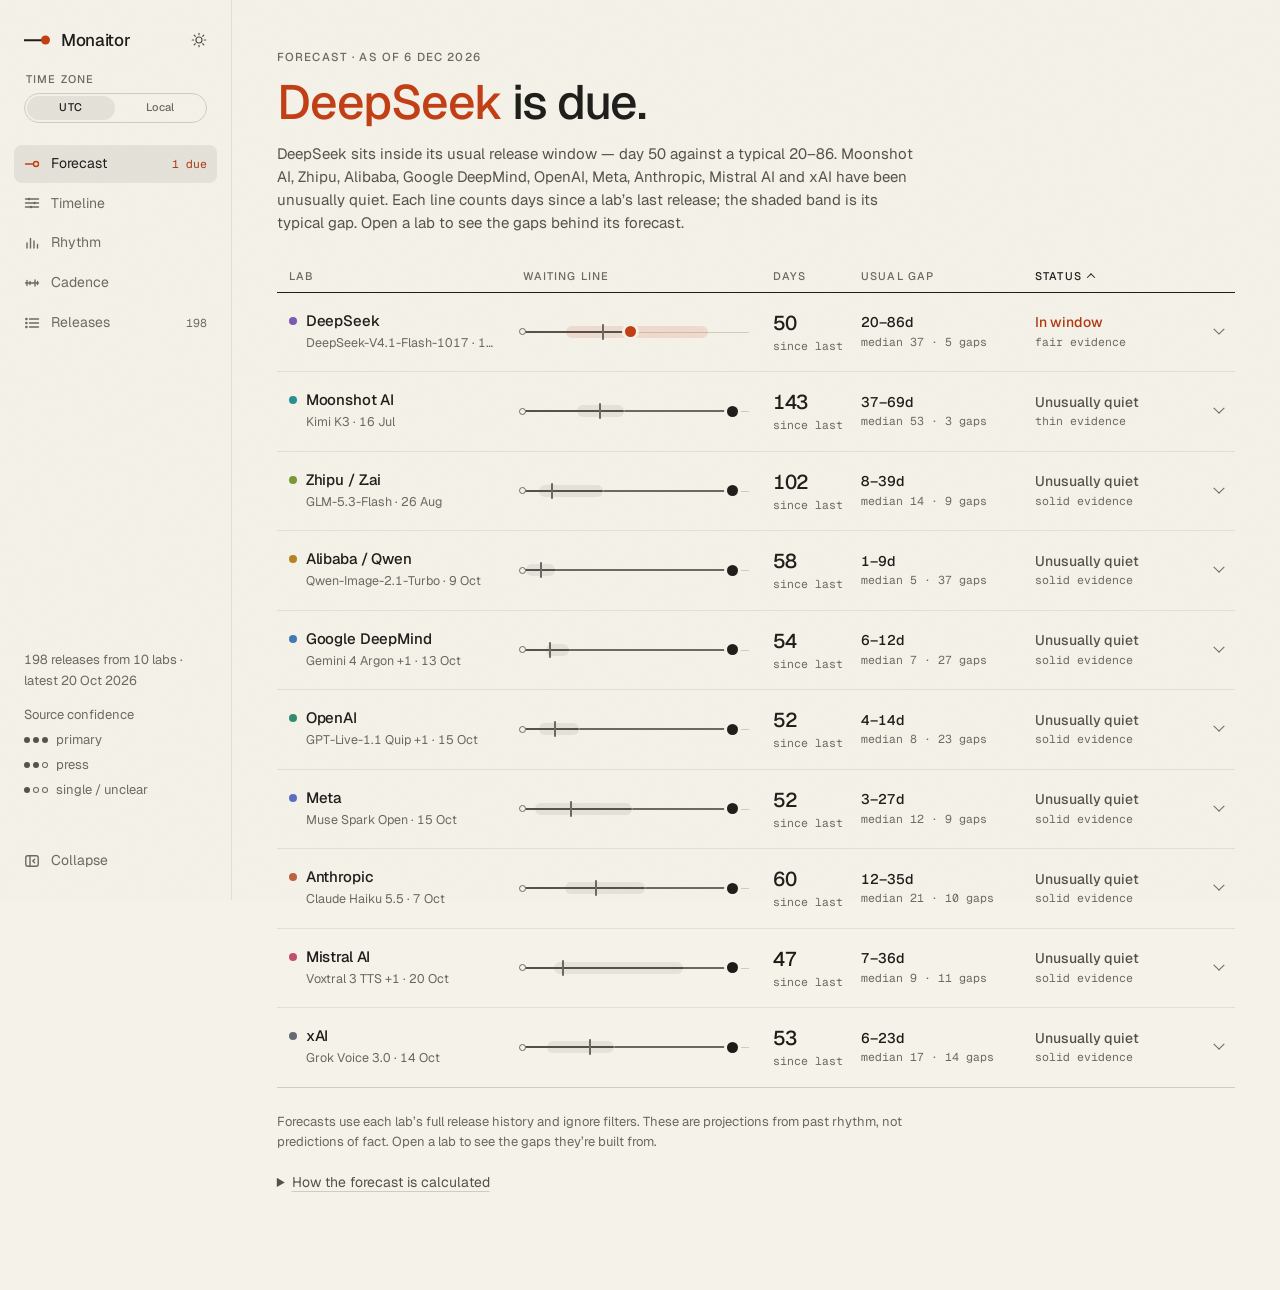
==== dashboard/index.html @ dc5ab9d3 "Initial commit: Monaitor dashboard" ====
<!doctype html>
<html lang="en">
<head>
  <meta charset="utf-8">
  <meta name="viewport" content="width=device-width, initial-scale=1">
  <meta name="color-scheme" content="light dark">
  <title>Forecast — Monaitor</title>
  <meta name="description" content="A quiet dashboard tracking 2026 AI model releases from ten labs, with the underlying data alongside each forecast.">
  <link rel="icon" href="data:image/svg+xml,%3Csvg xmlns='http://www.w3.org/2000/svg' viewBox='0 0 32 32'%3E%3Crect width='32' height='32' rx='8' fill='%23c8431f'/%3E%3Ccircle cx='21' cy='16' r='4' fill='%23fff'/%3E%3Cpath d='M6 16h10' stroke='%23fff' stroke-width='2' stroke-linecap='round'/%3E%3C/svg%3E">
  <script>
    (function () {
      var t = null;
      try { t = localStorage.getItem("monaitor-theme"); } catch (e) {}
      if (t !== "light" && t !== "dark") t = matchMedia("(prefers-color-scheme: dark)").matches ? "dark" : "light";
      document.documentElement.dataset.theme = t;
      var s = null;
      try { s = localStorage.getItem("monaitor-side"); } catch (e) {}
      document.documentElement.dataset.side = s === "collapsed" ? "collapsed" : "expanded";
      var z = null;
      try { z = localStorage.getItem("monaitor-tz"); } catch (e) {}
      document.documentElement.dataset.tz = z === "local" ? "local" : "utc";
      document.documentElement.classList.add("js");
    })();
  </script>
  <link rel="preconnect" href="https://fonts.googleapis.com">
  <link rel="preconnect" href="https://fonts.gstatic.com" crossorigin>
  <link href="https://fonts.googleapis.com/css2?family=Geist:wght@400;500;600&family=Geist+Mono:wght@400;500&display=swap" rel="stylesheet">
  <link rel="stylesheet" href="./styles.css?v=4">
</head>
<body>
  <a class="skip" href="#main">Skip to content</a>

  <div class="app">
    <aside class="side">
      <div class="side-top">
        <a class="brand" href="#/forecast" aria-label="Monaitor, go to forecast">
          <span class="brand-mark" aria-hidden="true"><i></i><b></b></span>
          <span class="brand-word">Monaitor</span>
        </a>
        <button id="theme-toggle" class="icon-btn" type="button" aria-label="Switch theme" title="Switch theme">
          <svg class="i-sun" viewBox="0 0 24 24" width="18" height="18" fill="none" stroke="currentColor" stroke-width="1.6" stroke-linecap="round" aria-hidden="true"><circle cx="12" cy="12" r="4"/><path d="M12 3v2M12 19v2M3 12h2M19 12h2M5.6 5.6l1.4 1.4M17 17l1.4 1.4M5.6 18.4 7 17M17 7l1.4-1.4"/></svg>
          <svg class="i-moon" viewBox="0 0 24 24" width="18" height="18" fill="none" stroke="currentColor" stroke-width="1.6" stroke-linecap="round" stroke-linejoin="round" aria-hidden="true"><path d="M20 14.5A8 8 0 0 1 9.5 4 8 8 0 1 0 20 14.5Z"/></svg>
        </button>
      </div>

      <div class="side-settings">
        <span class="label side-settings-label">Time zone</span>
        <div id="tz-control" class="tz-control" role="group" aria-label="Time zone">
          <button type="button" data-tz="utc" aria-pressed="true" title="Show times in UTC">UTC</button>
          <button type="button" data-tz="local" aria-pressed="false" title="Show times in your local timezone">Local</button>
        </div>
      </div>

      <nav class="nav" aria-label="Views">
        <a href="#/forecast" data-view="forecast">
          <svg viewBox="0 0 16 16" width="16" height="16" fill="none" stroke="currentColor" stroke-width="1.4" stroke-linecap="round" aria-hidden="true"><path d="M1.5 8h8"/><circle cx="12" cy="8" r="2.5"/></svg>
          <span>Forecast</span><span id="nav-forecast" class="nav-meta"></span>
        </a>
        <a href="#/timeline" data-view="timeline">
          <svg viewBox="0 0 16 16" width="16" height="16" fill="none" stroke="currentColor" stroke-width="1.4" stroke-linecap="round" aria-hidden="true"><path d="M1.5 4h13M1.5 8h13M1.5 12h13"/><circle cx="5" cy="4" r="1.2" fill="currentColor" stroke="none"/><circle cx="10.5" cy="8" r="1.2" fill="currentColor" stroke="none"/><circle cx="7" cy="12" r="1.2" fill="currentColor" stroke="none"/></svg>
          <span>Timeline</span>
        </a>
        <a href="#/rhythm" data-view="rhythm">
          <svg viewBox="0 0 16 16" width="16" height="16" fill="none" stroke="currentColor" stroke-width="1.4" stroke-linecap="round" aria-hidden="true"><path d="M3 13V8M6.5 13V3.5M10 13V6M13.5 13V9.5"/></svg>
          <span>Rhythm</span>
        </a>
        <a href="#/cadence" data-view="cadence">
          <svg viewBox="0 0 16 16" width="16" height="16" fill="none" stroke="currentColor" stroke-width="1.4" stroke-linecap="round" aria-hidden="true"><path d="M1.5 8h13"/><path d="M3 5.5v5M6 6.5v3M11 5v6M13.5 6.5v3"/></svg>
          <span>Cadence</span>
        </a>
        <a href="#/releases" data-view="releases">
          <svg viewBox="0 0 16 16" width="16" height="16" fill="none" stroke="currentColor" stroke-width="1.4" stroke-linecap="round" aria-hidden="true"><path d="M5.5 4h9M5.5 8h9M5.5 12h9"/><circle cx="2.4" cy="4" r=".6" fill="currentColor"/><circle cx="2.4" cy="8" r=".6" fill="currentColor"/><circle cx="2.4" cy="12" r=".6" fill="currentColor"/></svg>
          <span>Releases</span><span id="nav-releases" class="nav-meta"></span>
        </a>
      </nav>

      <div class="side-foot">
        <p id="foot-meta" class="fine">Monaitor</p>
        <p class="fine legend">Source confidence
          <span><span class="dots" aria-hidden="true"><i class="on"></i><i class="on"></i><i class="on"></i></span> primary</span>
          <span><span class="dots" aria-hidden="true"><i class="on"></i><i class="on"></i><i></i></span> press</span>
          <span><span class="dots" aria-hidden="true"><i class="on"></i><i></i><i></i></span> single / unclear</span>
        </p>
      </div>

      <button id="side-toggle" class="side-toggle" type="button" aria-expanded="true" aria-label="Collapse sidebar" title="Collapse sidebar">
        <svg viewBox="0 0 16 16" width="16" height="16" fill="none" stroke="currentColor" stroke-width="1.4" stroke-linecap="round" stroke-linejoin="round" aria-hidden="true"><rect x="1.8" y="2.8" width="12.4" height="10.4" rx="2"/><path d="M6 3v10"/><path class="side-toggle-chev" d="m10.6 6.2-1.8 1.8 1.8 1.8"/></svg>
        <span>Collapse</span>
      </button>
    </aside>

    <div class="content">
      <div id="notice" class="notice" role="status" hidden></div>

      <div id="filterbar" class="filterbar" hidden>
        <div class="filterbar-row">
          <p id="filter-count" class="filter-count" aria-live="polite">Loading…</p>
          <div class="filterbar-actions">
            <button id="filter-reset" class="link-btn" type="button" hidden>Clear filters</button>
            <button id="filter-toggle" class="btn-pill" type="button" aria-expanded="false" aria-controls="filter-panel">
              <span>Filters</span><span id="filter-badge" class="badge" hidden>0</span>
              <svg class="chev-s" viewBox="0 0 12 12" width="10" height="10" fill="none" stroke="currentColor" stroke-width="1.6" stroke-linecap="round" stroke-linejoin="round" aria-hidden="true"><path d="m2.5 4.5 3.5 3.5 3.5-3.5"/></svg>
            </button>
          </div>
        </div>
        <div id="filter-panel" class="filter-panel" role="region" aria-label="Filters"><div class="filter-panel-inner" id="filter-body"></div></div>
      </div>

      <main id="main" class="page" tabindex="-1">

        <section id="view-forecast" class="view" data-view="forecast" aria-labelledby="headline" hidden>
          <header class="view-head">
            <p class="kicker">Forecast · as of <time id="asof">—</time></p>
            <h1 id="headline" class="headline">Reading the release calendar…</h1>
            <p id="lede" class="lede"></p>
          </header>
          <div id="forecast-list" class="forecast" aria-live="polite"></div>
          <p class="fine foot">Forecasts use each lab’s full release history and ignore filters. These are projections from past rhythm, not predictions of fact. Open a lab to see the gaps they’re built from.</p>
          <details class="method">
            <summary>How the forecast is calculated</summary>
            <ol>
              <li>Releases collapse to <strong>distinct launch days</strong>, so a same-day Pro + Flash launch is one event, not a 0-day gap.</li>
              <li><strong>Gaps</strong> are the days between consecutive launch days. The window is the middle half of those gaps (Q1–Q3), the centre is the median, and both are counted from the lab’s last release. With fewer than 4 gaps the window widens to ±30% of the median; with fewer than 2, the pooled gap distribution of all labs is used.</li>
              <li><strong>Status:</strong> overdue (today is past the window), in window, or window opens in N days. Beyond 2.5× the median a lab reads as “unusually quiet” instead; it may have changed cadence rather than be late.</li>
              <li><strong>Likely weekday</strong> is the most common weekday of launch days. <strong>Likely hour</strong> is the 3-hour window holding the most timed releases (<span id="method-hour-tz">UTC</span>); it is shown only with ≥ 3 known times and ≥ 2 in the window.</li>
              <li><strong>Evidence:</strong> 8+ gaps is solid, 4–7 fair, fewer is thin. Frequent shippers get narrow windows, so many labs can read as due at once.</li>
            </ol>
          </details>
        </section>

        <section id="view-timeline" class="view" data-view="timeline" aria-labelledby="h-timeline" hidden>
          <header class="view-head">
            <p class="kicker">Timeline</p>
            <h1 id="h-timeline" tabindex="-1">Every release, by lab</h1>
            <p class="lede">One lane per lab across 2026. Colour shows the lab; marker form shows the tier. Hover or focus a lane and use the arrow keys.</p>
          </header>
          <div id="kpis" class="kpis"></div>
          <div id="tier-key" class="key"></div>
          <div id="timeline-chart"></div>
        </section>

        <section id="view-rhythm" class="view" data-view="rhythm" aria-labelledby="h-rhythm" hidden>
          <header class="view-head">
            <p class="kicker">Rhythm</p>
            <h1 id="h-rhythm" tabindex="-1">When in the week, when in the day</h1>
            <p class="lede"><span id="tz-lede">Times are in UTC.</span> Hover a bar or a number to see which releases it counts; click to pin the full list, and open any release from it.</p>
          </header>
          <div class="two">
            <figure class="fig">
              <figcaption>Day of week</figcaption>
              <div id="weekday-chart"></div>
              <p id="weekday-note" class="fine"></p>
            </figure>
            <figure class="fig">
              <figcaption>Hour of day <span class="dim">· known times only</span></figcaption>
              <div id="hour-chart"></div>
              <p id="hour-note" class="fine"></p>
            </figure>
          </div>
          <figure class="fig matrix-fig">
            <figcaption>Day of week, by lab <span class="dim">· release counts, shaded relative to each lab’s busiest day</span></figcaption>
            <div id="weekday-matrix"></div>
          </figure>
        </section>

        <section id="view-cadence" class="view" data-view="cadence" aria-labelledby="h-cadence" hidden>
          <header class="view-head">
            <p class="kicker">Cadence</p>
            <h1 id="h-cadence" tabindex="-1">How often each lab ships</h1>
            <p class="lede">Every dot is one gap between launch days (same-day launches count once). The shaded band is the middle half, the tick is the median. Hover a dot for its dates. Click a column heading to sort.</p>
          </header>
          <div id="cadence-chart"></div>
        </section>

        <section id="view-releases" class="view" data-view="releases" aria-labelledby="h-releases" hidden>
          <header class="view-head">
            <p class="kicker">Releases</p>
            <h1 id="h-releases" tabindex="-1">The full ledger</h1>
            <p class="lede">Search, sort, and open any row for details and sources. Press <kbd>/</kbd> to search from anywhere.</p>
          </header>
          <div id="ledger"></div>
        </section>

      </main>
    </div>
  </div>

  <script type="module" src="./js/app.mjs?v=4"></script>
</body>
</html>
---- dashboard/styles.css ----
/* ─────────────────────────────────────────────────────────────────────────────
   Monaitor — a quiet release monitor with a side nav
   Type: Geist (text and figures) · Geist Mono (dates, small readouts)
   One accent (vermilion), reserved for time pressure. Lab colours are muted and
   appear only as small marks.
   ───────────────────────────────────────────────────────────────────────────── */

:root {
  --sans: "Geist", ui-sans-serif, -apple-system, "Helvetica Neue", Arial, sans-serif;
  --mono: "Geist Mono", ui-monospace, "SF Mono", Menlo, monospace;

  --side-w: 232px;
  --gutter: clamp(20px, 3.5vw, 48px);
  --wrap: 1160px;
  --top-h: 0px;
  --ease: cubic-bezier(0.2, 0.7, 0.2, 1);
  --label-w: 148px;
  color-scheme: light;
}

:root[data-theme="light"] {
  --bg: #f5f2ea;
  --bg-2: #fbf9f3;
  --ink: #1c1b18;
  --ink-2: #55514a;
  --ink-3: #6d685d;
  --line: #e4dfd2;
  --line-2: #d2ccbc;
  --bar: #c9c2b0;
  --hover: rgba(28, 27, 24, 0.035);
  --accent: #c23d12;
  --accent-ink: #b0360f;
  --accent-soft: rgba(194, 61, 18, 0.12);
  --neutral-soft: rgba(28, 27, 24, 0.07);
  --scrim: rgba(28, 27, 24, 0.32);
  --shadow: 0 18px 48px -12px rgba(40, 32, 16, 0.22), 0 2px 6px rgba(40, 32, 16, 0.06);
  --grain: 0.05;

  --lab-openai: #2f8a71;
  --lab-anthropic: #bb6140;
  --lab-google: #3f78b3;
  --lab-xai: #626a75;
  --lab-meta: #5a6cc4;
  --lab-deepseek: #7a58b5;
  --lab-alibaba: #b9801f;
  --lab-mistral: #c2506b;
  --lab-moonshot: #278f93;
  --lab-zhipu: #77963a;
}

:root[data-theme="dark"] {
  color-scheme: dark;
  --bg: #121210;
  --bg-2: #1a1a17;
  --ink: #ece8de;
  --ink-2: #b2ac9f;
  --ink-3: #8f897d;
  --line: #2a2925;
  --line-2: #3b3934;
  --bar: #4b4940;
  --hover: rgba(236, 232, 222, 0.045);
  --accent: #ff8057;
  --accent-ink: #ff9370;
  --accent-soft: rgba(255, 128, 87, 0.16);
  --neutral-soft: rgba(236, 232, 222, 0.08);
  --scrim: rgba(0, 0, 0, 0.55);
  --shadow: 0 18px 48px -12px rgba(0, 0, 0, 0.7), 0 2px 6px rgba(0, 0, 0, 0.4);
  --grain: 0.07;

  --lab-openai: #6cc0a6;
  --lab-anthropic: #e28f6d;
  --lab-google: #7cb0e6;
  --lab-xai: #b3b9c2;
  --lab-meta: #8d9eec;
  --lab-deepseek: #ab92e0;
  --lab-alibaba: #e5b254;
  --lab-mistral: #ea8aa2;
  --lab-moonshot: #5ec8cb;
  --lab-zhipu: #b5cf68;
}

/* ── base ─────────────────────────────────────────────────────────────────── */

*, *::before, *::after { box-sizing: border-box; }
[hidden] { display: none !important; }
html { -webkit-text-size-adjust: 100%; }
body {
  margin: 0;
  background: var(--bg);
  color: var(--ink);
  font: 400 15px/1.55 var(--sans);
  font-feature-settings: "tnum" 1;
  -webkit-font-smoothing: antialiased;
  text-rendering: optimizeLegibility;
  min-height: 100vh;
}
html.theme-anim *, html.theme-anim *::before, html.theme-anim *::after {
  transition: background-color 0.4s ease, color 0.4s ease, border-color 0.4s ease, fill 0.4s ease, box-shadow 0.4s ease !important;
}
body::before { /* paper grain */
  content: "";
  position: fixed;
  inset: 0;
  z-index: 100;
  pointer-events: none;
  opacity: var(--grain);
  background-image: url("data:image/svg+xml,%3Csvg xmlns='http://www.w3.org/2000/svg' width='180' height='180'%3E%3Cfilter id='n'%3E%3CfeTurbulence type='fractalNoise' baseFrequency='.85' numOctaves='2' stitchTiles='stitch'/%3E%3CfeColorMatrix values='0 0 0 0 .5 0 0 0 0 .5 0 0 0 0 .5 0 0 0 .9 0'/%3E%3C/filter%3E%3Crect width='100%25' height='100%25' filter='url(%23n)'/%3E%3C/svg%3E");
}

h1, h2, h3, h4, p, dl, dd, ul, ol, figure { margin: 0; }
ul { padding: 0; list-style: none; }
button { font: inherit; color: inherit; background: none; border: 0; padding: 0; cursor: pointer; }
a { color: inherit; text-decoration-color: var(--line-2); text-underline-offset: 3px; transition: text-decoration-color 0.2s, color 0.2s; }
a:hover { text-decoration-color: var(--accent); color: var(--accent-ink); }
code, .num { font-family: var(--mono); font-size: 0.9em; }
kbd { font: 500 11px var(--mono); border: 1px solid var(--line-2); border-radius: 4px; padding: 1px 5px; color: var(--ink-2); }
::selection { background: var(--accent-soft); }

:focus-visible { outline: 2px solid var(--accent); outline-offset: 3px; border-radius: 4px; }
h1:focus { outline: none; }
.skip { position: absolute; left: 12px; top: -60px; z-index: 200; background: var(--ink); color: var(--bg); padding: 8px 14px; border-radius: 8px; transition: top 0.2s; }
.skip:focus { top: 12px; }

.dim { color: var(--ink-3); }
.fine { font-size: 13px; line-height: 1.55; color: var(--ink-3); }
.accent { color: var(--accent); }
.lab-dot { display: inline-block; width: 8px; height: 8px; border-radius: 50%; flex: none; margin-right: 8px; transform: translateY(-1px); }
.kicker { font: 500 11.5px/1 var(--sans); letter-spacing: 0.1em; text-transform: uppercase; color: var(--ink-3); }
.label { font: 500 11px/1 var(--sans); letter-spacing: 0.1em; text-transform: uppercase; color: var(--ink-3); }

/* ── shell: side nav + content ────────────────────────────────────────────── */

.app { display: grid; grid-template-columns: var(--side-w) minmax(0, 1fr); min-height: 100vh; transition: grid-template-columns 0.35s var(--ease); }
.content { min-width: 0; }

.side {
  position: sticky; top: 0; align-self: start; z-index: 40;
  height: 100vh; display: flex; flex-direction: column; gap: 28px;
  padding: 22px 14px 20px; border-right: 1px solid var(--line); overflow: hidden auto;
}
.side-top { display: flex; align-items: center; justify-content: space-between; padding-left: 10px; }
.brand { display: inline-flex; align-items: center; gap: 11px; text-decoration: none; }
.brand-word { font: 500 17px/1 var(--sans); letter-spacing: -0.02em; }
.brand-mark { position: relative; width: 26px; height: 12px; display: inline-block; }
.brand-mark i { position: absolute; left: 0; right: 4px; top: 50%; height: 1.5px; background: var(--ink); transform: translateY(-50%); }
.brand-mark b { position: absolute; right: 0; top: 50%; width: 9px; height: 9px; border-radius: 50%; background: var(--accent); transform: translateY(-50%); transition: transform 0.5s var(--ease); }
.brand:hover .brand-mark b { transform: translate(-6px, -50%); }

.side-settings { display: grid; gap: 8px; padding: 0 10px; margin-block: -12px -6px; }
.side-settings-label { padding-left: 2px; }
.tz-control { display: grid; grid-template-columns: 1fr 1fr; gap: 2px; padding: 2px; border: 1px solid var(--line-2); border-radius: 999px; }
.tz-control button {
  border-radius: 999px; padding: 4px 6px;
  font: 500 11px/1.45 var(--sans); letter-spacing: 0.02em; color: var(--ink-3);
  transition: background-color 0.2s, color 0.2s;
}
.tz-control button:hover { color: var(--ink); }
:root[data-tz="utc"] .tz-control button[data-tz="utc"],
:root[data-tz="local"] .tz-control button[data-tz="local"] { background: var(--neutral-soft); color: var(--ink); }

.nav { display: grid; gap: 2px; }
.nav a {
  position: relative; white-space: nowrap;
  display: flex; align-items: center; gap: 11px; padding: 8px 10px; border-radius: 8px;
  font-size: 14px; color: var(--ink-3); text-decoration: none;
  transition: color 0.2s, background-color 0.2s;
}
.nav a svg { flex: none; transition: color 0.2s; }
.nav a:hover { color: var(--ink); background: var(--hover); }
.nav a[aria-current="page"] { color: var(--ink); background: var(--neutral-soft); }
.nav a[aria-current="page"] svg { color: var(--accent); }
.nav-meta { margin-left: auto; font: 400 11.5px/1 var(--mono); color: var(--ink-3); }
.nav-meta.is-hot { color: var(--accent-ink); }

.side-foot { margin-top: auto; padding: 0 10px; display: grid; gap: 14px; }
.legend { display: grid; gap: 5px; }
.legend > span { display: flex; align-items: center; gap: 8px; }

.side-toggle {
  display: flex; align-items: center; gap: 11px; margin-top: 14px; padding: 8px 10px; border-radius: 8px;
  font-size: 14px; color: var(--ink-3); white-space: nowrap; transition: color 0.2s, background-color 0.2s;
}
.side-toggle:hover { color: var(--ink); background: var(--hover); }
.side-toggle svg { flex: none; }
.side-toggle-chev { transform-box: fill-box; transform-origin: center; transition: transform 0.35s var(--ease); }

.icon-btn {
  width: 36px; height: 36px; border-radius: 50%; display: inline-grid; place-items: center; color: var(--ink-2);
  transition: background-color 0.2s, color 0.2s, transform 0.4s var(--ease);
}
.icon-btn:hover { background: var(--hover); color: var(--ink); }
.icon-btn:active { transform: scale(0.92); }
#theme-toggle svg { grid-area: 1 / 1; transition: transform 0.5s var(--ease), opacity 0.3s; }
:root[data-theme="light"] .i-moon, :root[data-theme="dark"] .i-sun { opacity: 0; transform: rotate(-70deg) scale(0.6); }
:root[data-theme="light"] #theme-toggle:hover .i-sun { transform: rotate(40deg); }
:root[data-theme="dark"] #theme-toggle:hover .i-moon { transform: rotate(-18deg); }

.notice {
  width: min(var(--wrap), 100% - 2 * var(--gutter)); margin: 20px auto 0; padding: 10px 16px;
  border-radius: 10px; background: var(--accent-soft); color: var(--accent-ink); font-size: 14px;
}

.page { width: min(var(--wrap), 100% - 2 * var(--gutter)); margin: 0 auto; padding: clamp(28px, 4vw, 52px) 0 96px; }
.page:focus { outline: none; }

.view { animation: view-in 0.5s var(--ease) both; }
@keyframes view-in { from { opacity: 0; transform: translateY(8px); } to { opacity: 1; transform: none; } }

.view-head { display: grid; gap: 14px; margin-bottom: clamp(24px, 3vw, 36px); }
.view-head h1 { font: 500 clamp(26px, 2.6vw, 32px)/1.15 var(--sans); letter-spacing: -0.025em; text-wrap: balance; max-width: 28ch; }
.view-head .headline { font-size: clamp(32px, 4vw, 48px); line-height: 1.06; letter-spacing: -0.032em; max-width: 20ch; }
.lede { max-width: 64ch; color: var(--ink-2); text-wrap: pretty; }

/* ── filter bar (timeline, rhythm, cadence, releases) ─────────────────────── */

.filterbar { position: sticky; top: var(--top-h); z-index: 30; padding: 0 var(--gutter); background: color-mix(in srgb, var(--bg) 86%, transparent); -webkit-backdrop-filter: blur(16px) saturate(1.2); backdrop-filter: blur(16px) saturate(1.2); border-bottom: 1px solid var(--line); }
.filterbar-row { display: flex; align-items: center; justify-content: space-between; gap: 16px; min-height: 54px; width: min(var(--wrap), 100%); margin: 0 auto; }
.filter-count { font-size: 14px; color: var(--ink-2); }
.filterbar-actions { display: flex; align-items: center; gap: 20px; }
.btn-pill { display: inline-flex; align-items: center; gap: 8px; border: 1px solid var(--line-2); border-radius: 999px; padding: 6px 15px; font-size: 14px; transition: border-color 0.2s, background-color 0.2s; }
.btn-pill:hover { border-color: var(--ink-3); background: var(--hover); }
.btn-pill .chev-s { transition: transform 0.4s var(--ease); }
.filterbar.is-open .chev-s { transform: rotate(180deg); }
.filterbar.is-open { background: var(--bg); box-shadow: 0 24px 40px -28px rgba(0, 0, 0, 0.35); }
.badge { min-width: 18px; height: 18px; padding: 0 5px; border-radius: 9px; background: var(--accent); color: var(--bg); font: 500 11px/18px var(--mono); text-align: center; }
.filter-panel { display: grid; grid-template-rows: 0fr; visibility: hidden; transition: grid-template-rows 0.5s var(--ease), visibility 0s 0.5s; width: min(var(--wrap), 100%); margin: 0 auto; }
.filterbar.is-open .filter-panel { grid-template-rows: 1fr; visibility: visible; transition: grid-template-rows 0.5s var(--ease), visibility 0s; }
.filter-panel-inner { overflow: hidden; min-height: 0; }
.filterbar.is-open .filter-panel-inner { overflow: auto; max-height: min(62vh, 520px); }
#filter-body { display: grid; gap: 22px; }
.filterbar.is-open #filter-body { padding: 10px 0 28px; }
.fgroup { border: 0; margin: 0; padding: 0; min-width: 0; display: grid; gap: 10px; }
.fgroup legend { padding: 0; font: 500 11px/1 var(--sans); letter-spacing: 0.1em; text-transform: uppercase; color: var(--ink-3); margin-bottom: 10px; float: left; width: 100%; }
.fgroup legend + * { clear: both; }
.fgroup-row { display: flex; flex-wrap: wrap; gap: 22px 56px; }
.chips, .dates { display: flex; flex-wrap: wrap; gap: 8px; align-items: center; }
.chip { display: inline-flex; align-items: center; border: 1px solid var(--line-2); border-radius: 999px; padding: 5px 13px; font-size: 13.5px; color: var(--ink-2); transition: background-color 0.2s, border-color 0.2s, color 0.2s, transform 0.2s var(--ease); }
.chip .lab-dot { margin-right: 7px; }
.chip:hover { border-color: var(--ink-3); color: var(--ink); }
.chip:active { transform: scale(0.96); }
.chip[aria-pressed="true"] { background: var(--accent-soft); border-color: var(--accent); color: var(--accent-ink); }
.chip-ghost { border-style: dashed; }
.dates input { font: 400 13px var(--mono); color: var(--ink); background: transparent; border: 1px solid var(--line-2); border-radius: 8px; padding: 5px 9px; color-scheme: inherit; transition: border-color 0.2s; }
.dates input:hover { border-color: var(--ink-3); }

.link-btn { justify-self: start; font-size: 14px; color: var(--ink-2); text-decoration: underline; text-decoration-color: var(--line-2); text-underline-offset: 4px; transition: color 0.2s, text-decoration-color 0.2s; text-align: left; }
.link-btn:hover { color: var(--accent-ink); text-decoration-color: var(--accent); }

/* sortable column heads (forecast, cadence, releases) */
.th-btn { display: inline-flex; gap: 6px; align-items: center; letter-spacing: inherit; text-transform: inherit; font: inherit; color: inherit; text-align: left; transition: color 0.2s; }
.th-btn:hover, .is-sorted .th-btn, .th-btn.is-sorted { color: var(--ink); }
.th-arrow { width: 6px; height: 6px; border-top: 1.5px solid currentColor; border-left: 1.5px solid currentColor; transform: rotate(45deg) translate(1px, 1px); opacity: 0; transition: transform 0.35s var(--ease), opacity 0.2s; flex: none; }
.is-sorted .th-arrow, .th-btn.is-sorted .th-arrow { opacity: 1; }
.is-sorted.is-desc .th-arrow, .th-btn.is-desc .th-arrow { transform: rotate(225deg) translate(1px, 1px); }

/* ── forecast ─────────────────────────────────────────────────────────────── */

.forecast { --fc-cols: minmax(150px, 200px) minmax(110px, 1fr) 64px 150px 150px 150px 14px; }
.fc-head, .fc-summary { display: grid; grid-template-columns: var(--fc-cols); gap: 0 24px; align-items: center; padding-inline: 12px; }
.fc-head { padding-bottom: 10px; border-bottom: 1px solid var(--ink); font: 500 11px/1 var(--sans); letter-spacing: 0.1em; text-transform: uppercase; color: var(--ink-3); }
.fc-row { border-bottom: 1px solid var(--line); }
.fc-row:last-child { border-bottom-color: var(--line-2); }
.view .fc-row { animation: rise 0.6s var(--ease) both; animation-delay: calc(var(--i) * 40ms + 60ms); }
@keyframes rise { from { opacity: 0; transform: translateY(10px); } to { opacity: 1; transform: none; } }

.fc-summary { width: 100%; text-align: left; padding-block: 18px; transition: background-color 0.25s; }
.fc-summary:hover { background: var(--hover); }
.fc-lab { display: grid; gap: 3px; min-width: 0; }
.fc-name { font: 500 15px/1.2 var(--sans); display: flex; align-items: center; letter-spacing: -0.01em; }
.fc-name .lab-dot { margin-right: 9px; transform: translateY(0); }
.fc-last { font-size: 12.5px; color: var(--ink-3); padding-left: 17px; overflow: hidden; text-overflow: ellipsis; white-space: nowrap; }
.fc-num { display: grid; gap: 2px; min-width: 0; }
.fc-num b { font: 500 14px/1.25 var(--sans); font-variant-numeric: tabular-nums; white-space: nowrap; }
.fc-num small { font: 400 11.5px/1.35 var(--mono); color: var(--ink-3); white-space: nowrap; }
.fc-day b { font-size: 20px; letter-spacing: -0.02em; }
.fc-status { display: grid; gap: 2px; }
.fc-state { font: 500 14px/1.25 var(--sans); }
.fc-state.is-overdue, .fc-state.is-window { color: var(--accent-ink); }
.fc-state.is-quiet { color: var(--ink-2); }
.fc-state.is-ahead { color: var(--ink); }
.fc-sub { font: 400 11.5px/1.35 var(--mono); color: var(--ink-3); }
.chev { width: 8px; height: 8px; border-right: 1.5px solid var(--ink-3); border-bottom: 1.5px solid var(--ink-3); transform: rotate(45deg) translate(-2px, -2px); transition: transform 0.4s var(--ease), border-color 0.2s; justify-self: end; }
.fc-summary:hover .chev { border-color: var(--ink); }
.fc-row.is-open .chev { transform: rotate(-135deg) translate(-2px, -2px); }

/* the "waiting line": days since last release vs. the usual gap */
.ruler { position: relative; height: 28px; }
.ruler > span { position: absolute; top: 50%; }
.ruler-line { left: 0; right: 0; height: 1px; background: var(--line-2); }
.ruler-band { height: 12px; margin-top: -6px; border-radius: 6px; background: var(--neutral-soft); }
.ruler.is-overdue .ruler-band, .ruler.is-window .ruler-band { background: var(--accent-soft); }
.ruler-median { width: 2px; height: 16px; margin: -8px 0 0 -1px; background: var(--ink-3); border-radius: 1px; }
.ruler-last { left: 0; width: 7px; height: 7px; margin: -3.5px 0 0 -3.5px; border-radius: 50%; border: 1.5px solid var(--ink-3); background: var(--bg); }
.ruler-elapsed { left: 0; height: 2px; margin-top: -1px; background: var(--ink-2); border-radius: 1px; transform-origin: left; }
.ruler-over { height: 2px; margin-top: -1px; background: var(--accent); border-radius: 1px; transform-origin: left; }
.ruler.is-quiet .ruler-over { background: var(--ink-3); }
.ruler-today { width: 11px; height: 11px; margin: -5.5px 0 0 -5.5px; border-radius: 50%; background: var(--ink); box-shadow: 0 0 0 3px var(--bg); }
.ruler.is-overdue .ruler-today, .ruler.is-window .ruler-today { background: var(--accent); }
.ruler-today.is-live::after { content: ""; position: absolute; inset: -4px; border-radius: 50%; border: 1.5px solid var(--accent); opacity: 0; animation: ping 2.8s var(--ease) infinite; }
@keyframes ping { 0% { transform: scale(0.6); opacity: 0.7; } 70%, 100% { transform: scale(2.1); opacity: 0; } }
.view .ruler-elapsed { animation: grow 0.9s var(--ease) both; animation-delay: calc(var(--i, 0) * 40ms + 250ms); }
.view .ruler-over { animation: grow 0.6s var(--ease) both; animation-delay: 800ms; }
@keyframes grow { from { transform: scaleX(0); } to { transform: scaleX(1); } }

.fc-panel { display: grid; grid-template-rows: 0fr; visibility: hidden; transition: grid-template-rows 0.5s var(--ease), visibility 0s 0.5s; }
.fc-row.is-open .fc-panel { grid-template-rows: 1fr; visibility: visible; transition: grid-template-rows 0.5s var(--ease), visibility 0s; }
.fc-panel-inner { overflow: hidden; min-height: 0; }
.fc-detail {
  display: grid; grid-template-columns: repeat(3, minmax(0, 1fr)); gap: 34px 44px; padding: 14px 12px 40px;
  opacity: 0; transform: translateY(-6px); transition: opacity 0.4s, transform 0.5s var(--ease);
}
.fc-row.is-open .fc-detail { opacity: 1; transform: none; transition-delay: 0.1s; }
.fc-block { display: grid; gap: 10px; align-content: start; min-width: 0; }
.fc-wide { grid-column: 1 / -1; }
.fc-block h4 { font: 500 11px/1 var(--sans); letter-spacing: 0.1em; text-transform: uppercase; color: var(--ink-3); margin-bottom: 4px; }
.kv { display: grid; grid-template-columns: auto 1fr; gap: 8px 20px; font-size: 14px; }
.kv dt { color: var(--ink-3); }
.kv dd { text-align: right; font-variant-numeric: tabular-nums; }
.kv small { color: var(--ink-3); font-size: 12px; }
.lead-sm { font-size: 14px; }
.lead-sm strong { font-weight: 600; }
.fc-detail .fine strong { color: var(--ink-2); font-weight: 500; }

/* gap history: each past gap as a bar, forecast window drawn behind */
.gh { position: relative; height: 128px; margin-top: 22px; border-bottom: 1px solid var(--line-2); }
.gh-band { position: absolute; left: 0; right: 0; background: var(--accent-soft); border-radius: 3px; }
.gh-med { position: absolute; left: 0; right: 0; height: 0; border-top: 1px dashed var(--accent); }
.gh-bars { position: absolute; inset: 0; display: flex; align-items: flex-end; gap: 3px; }
.gh-bar { position: relative; flex: 1 1 0; max-width: 36px; height: var(--h); min-height: 2px; background: var(--bar); border-radius: 3px 3px 0 0; transition: background-color 0.2s; transform-origin: bottom; }
.gh-bar:hover { background: var(--ink-3); }
.gh-bar em { position: absolute; bottom: calc(100% + 3px); left: 50%; transform: translateX(-50%); font: 400 10.5px/1 var(--mono); font-style: normal; color: var(--ink-3); }
.gh-bar.is-now { background: transparent; box-shadow: inset 0 0 0 1.5px var(--ink-2); }
.gh-bar.is-now em { color: var(--ink-2); }
.fc-row.is-overdue .gh-bar.is-now, .fc-row.is-window .gh-bar.is-now { box-shadow: inset 0 0 0 1.5px var(--accent); }
.fc-row.is-overdue .gh-bar.is-now em, .fc-row.is-window .gh-bar.is-now em { color: var(--accent-ink); }
.fc-row.is-open .gh-bar { animation: rise-y 0.7s var(--ease) both; }
.gap-list { overflow-wrap: anywhere; line-height: 1.7; }

.wk { display: grid; grid-template-columns: repeat(7, 1fr); gap: 6px; height: 54px; align-items: end; }
.wk-col { display: grid; grid-template-rows: 1fr auto; height: 100%; gap: 4px; justify-items: stretch; }
.wk-bar { align-self: end; height: calc(var(--v) * 100%); min-height: 2px; border-radius: 3px 3px 0 0; background: var(--bar); transform-origin: bottom; }
.wk-col.is-top .wk-bar { background: var(--accent); }
.wk-day { font: 400 10px/1 var(--mono); color: var(--ink-3); text-align: center; }
.fc-row.is-open .wk-bar { animation: rise-y 0.7s var(--ease) both; }
@keyframes rise-y { from { transform: scaleY(0); } to { transform: scaleY(1); } }

.signals { display: grid; gap: 8px; }
.signals li { display: grid; gap: 1px; font-size: 14px; }
.sig-src { justify-self: start; font-size: 12px; color: var(--ink-3); text-decoration: underline; text-decoration-color: var(--line-2); text-underline-offset: 3px; text-align: left; transition: color 0.2s; }
.sig-src:hover { color: var(--accent-ink); }
.tier-rows li { display: grid; grid-template-columns: 1fr auto; gap: 0 12px; padding: 7px 0; font-size: 14px; border-bottom: 1px solid var(--line); }
.tier-rows li:last-child { border-bottom: 0; }
.tr-name { grid-column: 1; }
.tr-meta { grid-column: 1; font-size: 12px; color: var(--ink-3); }
.tr-status { grid-column: 2; grid-row: 1 / span 2; align-self: center; font: 400 12px var(--mono); color: var(--ink-3); }
.tr-status.is-overdue, .tr-status.is-window { color: var(--accent-ink); }
.mini-list { display: grid; }
.mini-release { display: flex; justify-content: space-between; gap: 12px; padding: 7px 0; font-size: 14px; text-align: left; border-bottom: 1px solid var(--line); transition: color 0.2s, padding 0.3s var(--ease); }
.mini-release:hover { color: var(--accent-ink); padding-left: 4px; }
.mini-date { color: var(--ink-3); font: 400 12px var(--mono); align-self: center; white-space: nowrap; }

.foot { margin-top: 24px; max-width: 72ch; }
.method { margin-top: 20px; max-width: 72ch; font-size: 14px; color: var(--ink-2); }
.method summary { cursor: pointer; width: max-content; color: var(--ink-2); text-decoration: underline; text-decoration-color: var(--line-2); text-underline-offset: 4px; transition: color 0.2s, text-decoration-color 0.2s; }
.method summary:hover { color: var(--accent-ink); text-decoration-color: var(--accent); }
.method ol { margin-top: 16px; padding-left: 1.3em; display: grid; gap: 10px; }
.method li::marker { color: var(--ink-3); font-family: var(--mono); font-size: 0.9em; }
.method strong { font-weight: 600; color: var(--ink); }

/* ── timeline ─────────────────────────────────────────────────────────────── */

.kpis { display: grid; grid-template-columns: repeat(4, 1fr); gap: 32px; margin-bottom: clamp(28px, 3.5vw, 44px); }
.kpi { display: grid; gap: 8px; align-content: start; padding-top: 14px; border-top: 1px solid var(--ink); }
.kpi-label { font: 500 11px/1 var(--sans); letter-spacing: 0.1em; text-transform: uppercase; color: var(--ink-3); }
.kpi-value { font: 500 clamp(30px, 3vw, 38px)/44px var(--sans); height: 44px; letter-spacing: -0.03em; font-variant-numeric: tabular-nums; white-space: nowrap; }
.kpi-value.is-text { font-size: clamp(22px, 2.2vw, 26px); letter-spacing: -0.02em; }
.kpi-sub { font-size: 13.5px; color: var(--ink-2); }

.key { display: flex; flex-wrap: wrap; gap: 8px 26px; margin-bottom: 18px; font-size: 13px; color: var(--ink-2); }
.key-item { display: inline-flex; align-items: center; gap: 9px; }
.mk { display: inline-block; background: var(--ink-2); flex: none; }
.t-flag { width: 12px; height: 12px; border-radius: 50%; }
.t-mid { width: 8px; height: 8px; border-radius: 50%; }
.t-fast { width: 5px; height: 5px; border-radius: 50%; }
.t-open { width: 9px; height: 9px; border-radius: 50%; background: transparent; box-shadow: inset 0 0 0 2px var(--ink-2); }
.t-spec { width: 7px; height: 7px; rotate: 45deg; border-radius: 1px; }

.tl-scroll { overflow-x: auto; padding-bottom: 4px; scrollbar-width: thin; scrollbar-color: var(--line-2) transparent; }
.tl-inner { position: relative; min-width: 880px; padding-top: 30px; border-bottom: 1px solid var(--line); }
.tl-grid { position: absolute; left: var(--label-w); right: 0; top: 0; bottom: 0; pointer-events: none; }
.tl-month { position: absolute; top: 0; bottom: 0; border-left: 1px solid var(--line); }
.tl-month em, .tl-today em { position: absolute; top: 4px; left: 8px; font: 400 11px/1 var(--mono); color: var(--ink-3); font-style: normal; }
.tl-today { position: absolute; top: 0; bottom: 0; border-left: 1px dashed var(--accent); }
.tl-today em { color: var(--accent-ink); left: auto; right: 8px; top: 17px; }
.tl-lane { display: grid; grid-template-columns: var(--label-w) 1fr; height: 60px; align-items: stretch; border-top: 1px solid var(--line); border-radius: 0; transition: opacity 0.5s, background-color 0.25s; outline-offset: -2px; }
.tl-lane:hover { background: var(--hover); }
.tl-lane.is-empty { opacity: 0.32; }
.tl-label { position: sticky; left: 0; z-index: 3; display: flex; align-items: center; font-size: 14px; background: var(--bg); padding-right: 12px; }
.tl-track { position: relative; }
.tl-dot {
  position: absolute; top: calc(50% + var(--dy, 0px)); translate: -50% -50%; padding: 0; z-index: 1;
  background: var(--c); box-shadow: 0 0 0 1.5px var(--bg);
  transition: opacity 0.45s var(--ease), scale 0.45s var(--ease), box-shadow 0.2s;
}
.tl-dot:hover, .tl-dot:focus-visible { scale: 1.55; z-index: 5; }
.tl-dot.is-off { opacity: 0; scale: 0.2; pointer-events: none; }
.tl-dot.t-open { background: var(--bg); box-shadow: inset 0 0 0 2px var(--c), 0 0 0 1.5px var(--bg); }
.tl-dot.t-spec { translate: -50% -50%; }
.tl-dot.t-spec:hover, .tl-dot.t-spec:focus-visible { scale: 1.55; }
.tl-dot:focus-visible { outline: 2px solid var(--ink); outline-offset: 3px; }

.tip {
  position: fixed; left: 0; top: 0; z-index: 90; pointer-events: none; max-width: 280px; padding: 12px 14px;
  background: var(--bg-2); border: 1px solid var(--line-2); border-radius: 12px; box-shadow: var(--shadow);
  opacity: 0; transform: translate(var(--x, 0), calc(var(--y, 0) + 6px));
  transition: opacity 0.16s ease, transform 0.22s var(--ease);
}
.tip.below { transform: translate(var(--x, 0), calc(var(--y, 0) - 6px)); }
.tip.on { opacity: 1; transform: translate(var(--x, 0), var(--y, 0)); }
.tip-lab { font-size: 12px; color: var(--ink-3); display: flex; align-items: center; }
.tip-name { font: 500 16px/1.25 var(--sans); letter-spacing: -0.01em; margin: 3px 0 4px; }
.tip-meta { font-size: 12.5px; color: var(--ink-2); }
.tip-list { width: max-content; max-width: 300px; }
.tip-items { display: grid; gap: 4px; margin-top: 8px; padding-top: 8px; border-top: 1px solid var(--line); font-size: 13px; }
.tip-items li { display: flex; align-items: baseline; min-width: 0; }
.tip-items li .lab-dot { transform: none; margin-right: 8px; }
.tip-items li span { overflow: hidden; text-overflow: ellipsis; white-space: nowrap; }
.tip-more { margin-top: 8px; font-size: 12px; color: var(--ink-3); }

/* ── rhythm ───────────────────────────────────────────────────────────────── */

.two { display: grid; grid-template-columns: 7fr 13fr; gap: clamp(32px, 6vw, 80px); }
.fig { display: grid; gap: 18px; align-content: start; min-width: 0; }
.fig figcaption { font: 500 11px/1.3 var(--sans); letter-spacing: 0.1em; text-transform: uppercase; color: var(--ink-3); }
.fig figcaption .dim { text-transform: none; letter-spacing: 0; font-weight: 400; font-size: 12.5px; }
.bars { display: grid; height: 210px; align-items: stretch; }
.bars-wk { grid-template-columns: repeat(7, 1fr); gap: 10px; }
.bars-hr { grid-template-columns: repeat(24, 1fr); gap: 4px; }
.bar { display: grid; grid-template-rows: 18px 1fr 22px; justify-items: center; min-width: 0; }
.bar-val { font: 400 11px/18px var(--mono); color: var(--ink-3); }
.bar-well { width: 100%; display: flex; align-items: flex-end; }
.bar-fill { display: block; width: 100%; height: 0; min-height: 1px; background: var(--bar); border-radius: 3px 3px 0 0; transition: height 0.8s var(--ease), background-color 0.3s; }
.bar:hover .bar-fill { background: var(--ink-3); }
.bar.is-peak .bar-fill, .bar.is-peak:hover .bar-fill { background: var(--accent); }
.bar.is-peak .bar-val { color: var(--accent-ink); }
.bar-label { font: 400 11px/22px var(--mono); color: var(--ink-3); white-space: nowrap; align-self: end; }
.bars-hr .bar-label { justify-self: start; }
.fig .fine { max-width: 60ch; }

/* hover a bar or cell to preview its releases; click to pin the full list */
.bar[role="button"], .mx-cell[role="button"], .mx-total[role="button"] { cursor: pointer; }
.bar[role="button"]:hover .bar-val, .bar.is-pinned .bar-val { color: var(--ink); }
.bar.is-pinned .bar-fill { background: var(--ink-2); }
.bar.is-peak.is-pinned .bar-fill { background: var(--accent); box-shadow: 0 0 0 1.5px var(--ink-2); }
.bar-well { border-radius: 3px 3px 0 0; }
.bar[role="button"]:hover .bar-well { background: var(--hover); }
.mx-cell[role="button"]:hover::before, .mx-cell.is-pinned::before { opacity: max(calc(var(--v, 0) * 0.42), 0.16); outline: 1.5px solid var(--ink-3); }
.mx-cell.is-pinned::before { outline-color: var(--accent); }
.mx-cell[role="button"]:hover, .mx-cell.is-pinned { color: var(--ink); }
.mx-total[role="button"]:hover, .mx-total.is-pinned { color: var(--ink); text-decoration: underline; text-decoration-color: var(--accent); text-underline-offset: 4px; }
.mx-total { padding: 10px 0; }

.bucket { margin-top: 20px; border: 1px solid var(--line-2); border-radius: 12px; background: var(--bg-2); animation: rise 0.4s var(--ease) both; }
.bucket-head { display: flex; justify-content: space-between; align-items: center; gap: 12px; padding: 8px 8px 4px 16px; }
.bucket-title { font: 500 14px/1.3 var(--sans); letter-spacing: -0.01em; }
.bucket-head .dim { font-size: 13px; }
.bucket-list { display: grid; max-height: 280px; overflow-y: auto; padding: 0 8px 8px; scrollbar-width: thin; scrollbar-color: var(--line-2) transparent; }
.bk-item { display: grid; grid-template-columns: 48px minmax(0, 1fr) auto; align-items: baseline; gap: 12px; padding: 7px 8px; border-radius: 8px; text-align: left; font-size: 14px; transition: background-color 0.2s, color 0.2s; }
.bk-item:hover { background: var(--hover); color: var(--accent-ink); }
.bk-date { color: var(--ink-3); font-size: 12px; white-space: nowrap; }
.bk-name { overflow: hidden; text-overflow: ellipsis; white-space: nowrap; }
.bk-lab { display: inline-flex; align-items: center; font-size: 12.5px; color: var(--ink-3); white-space: nowrap; }
.bk-lab .lab-dot { transform: none; margin-right: 6px; }

.matrix-fig { margin-top: clamp(40px, 5vw, 64px); }
.mx-scroll { overflow-x: auto; }
.mx { min-width: 560px; display: grid; }
.mx-row { display: grid; grid-template-columns: 148px repeat(7, minmax(46px, 1fr)) 56px; align-items: center; border-top: 1px solid var(--line); font-size: 14px; }
.mx-head { border-top: 0; border-bottom: 1px solid var(--ink); padding-bottom: 10px; font: 500 11px/1 var(--sans); letter-spacing: 0.1em; text-transform: uppercase; color: var(--ink-3); }
.mx-head .mx-cell { font: inherit; color: inherit; padding: 0; }
.mx-lab { display: flex; align-items: center; }
.mx-cell { position: relative; z-index: 0; text-align: center; padding: 10px 0; font: 400 13px var(--mono); color: var(--ink-2); }
.mx-cell::before { content: ""; position: absolute; inset: 4px 3px; z-index: -1; border-radius: 5px; background: var(--accent); opacity: calc(var(--v, 0) * 0.42); transition: opacity 0.5s; }
.mx-cell.is-zero { color: var(--line-2); }
.mx-cell.is-peak { color: var(--ink); font-weight: 500; }
.mx-total { text-align: right; font: 400 13px var(--mono); color: var(--ink-2); }
.mx-all { border-top: 1px solid var(--ink); font-weight: 500; }
.mx-all .mx-cell, .mx-all .mx-total { color: var(--ink); }
.empty-note { padding: 24px 0; }

/* ── cadence ──────────────────────────────────────────────────────────────── */

.cd-scroll { overflow-x: auto; padding-bottom: 6px; }
.cd-table { --tick: 10%; min-width: 1060px; display: flex; flex-direction: column; }
.cd-body { display: flex; flex-direction: column; }
.cd-row { display: grid; grid-template-columns: 140px minmax(280px, 1fr) 44px 68px 94px 64px 290px; align-items: center; gap: 0 12px; padding: 10px 0; border-top: 1px solid var(--line); font-size: 14px; }
.cd-row[hidden] { display: none; }
.cd-head { align-items: end; border-top: 0; border-bottom: 1px solid var(--ink); padding: 0 0 10px; font: 500 11px/1.1 var(--sans); letter-spacing: 0.08em; text-transform: uppercase; color: var(--ink-3); }
.cd-head > span, .cd-head > button { white-space: nowrap; }
.cd-row.cd-head > * { font: inherit; letter-spacing: inherit; color: inherit; }
.cd-row.cd-head > .th-btn:hover, .cd-row.cd-head > .th-btn.is-sorted { color: var(--ink); }
.cd-head .th-btn:not(.cd-lab) { justify-self: end; }
.cd-head .cd-lab { justify-self: start; }
.cd-all { border-top: 0; border-bottom: 1px solid var(--line-2); font-weight: 500; }
.cd-lab { display: flex; align-items: center; white-space: nowrap; position: sticky; left: 0; z-index: 3; background: var(--bg); }
.cd-bar { position: relative; height: 28px; background-image: repeating-linear-gradient(90deg, var(--line) 0 1px, transparent 1px var(--tick)); border-right: 1px solid var(--line); margin-right: 18px; }
.cd-head .cd-bar { height: 30px; background: none; border: 0; }
.cd-cap { position: absolute; left: 0; top: 0; }
.cd-axis { position: absolute; left: 0; right: 0; bottom: 0; height: 12px; }
.cd-axis span { position: absolute; bottom: 0; transform: translateX(-50%); font: 400 11px/1 var(--mono); letter-spacing: 0; color: var(--ink-3); }
.cd-line { position: absolute; left: 0; right: 0; top: 50%; height: 1px; background: var(--line-2); }
.cd-band { position: absolute; top: 50%; height: 16px; margin-top: -8px; border-radius: 8px; background: var(--accent-soft); transition: left 0.7s var(--ease), width 0.7s var(--ease); }
.cd-tick { position: absolute; z-index: 2; top: 50%; width: 2px; height: 22px; margin: -11px 0 0 -1px; border-radius: 1px; background: var(--accent); transition: left 0.7s var(--ease), opacity 0.3s; pointer-events: none; }
.cd-row.is-thin .cd-band { display: none; }
.cd-dots { position: absolute; inset: 0; z-index: 1; }
.cd-dot { position: absolute; top: 50%; width: 8px; height: 8px; margin: -4px 0 0 -4px; border-radius: 50%; background: var(--c, var(--ink-2)); opacity: 0.6; animation: fade-in 0.5s var(--ease) both; transition: opacity 0.15s, scale 0.2s var(--ease); }
.cd-dot:hover { opacity: 1; scale: 1.5; z-index: 3; }
@keyframes fade-in { from { opacity: 0; } }
.cd-n, .cd-val, .cd-iqr, .cd-last { font: 400 13px var(--mono); text-align: right; color: var(--ink-2); }
.cd-val { font-weight: 500; color: var(--ink); }
.cd-all .cd-n, .cd-all .cd-iqr, .cd-all .cd-last { color: var(--ink); }
.cd-tiers { display: grid; grid-template-columns: repeat(5, 1fr); text-align: right; gap: 0; }
.cd-cell { font: 400 13px var(--mono); color: var(--ink-2); }
.cd-cell.is-empty { color: var(--line-2); }
.cd-tiers-head span { font: inherit; letter-spacing: 0.03em; }

/* ── releases table ───────────────────────────────────────────────────────── */

.ledger-tools { display: flex; align-items: center; gap: 24px; margin-bottom: 14px; flex-wrap: wrap; }
.search { flex: 1 1 280px; max-width: 440px; font: 400 15px var(--sans); color: var(--ink); background: transparent; border: 0; border-bottom: 1px solid var(--line-2); padding: 10px 2px; border-radius: 0; transition: border-color 0.25s; }
.search::placeholder { color: var(--ink-3); }
.search:hover { border-color: var(--ink-3); }
.search:focus { outline: none; border-color: var(--accent); }
.search:focus-visible { outline: none; }
.ledger-count { font-size: 13px; color: var(--ink-3); margin-left: auto; }
.table-wrap { overflow-x: auto; }
.ledger { width: 100%; border-collapse: collapse; font-size: 14px; }
.ledger th { text-align: left; font: 500 11px/1 var(--sans); letter-spacing: 0.08em; text-transform: uppercase; color: var(--ink-3); padding: 12px 14px 12px 0; border-bottom: 1px solid var(--ink); white-space: nowrap; }
.ledger td { padding: 13px 14px 13px 0; border-bottom: 1px solid var(--line); vertical-align: middle; color: var(--ink-2); }
.ledger tbody tr { cursor: pointer; transition: background-color 0.2s; }
.ledger tbody tr:hover { background: var(--hover); }
.ledger .c-date { white-space: nowrap; width: 104px; }
.ledger td.c-date { display: table-cell; color: var(--ink); }
.ledger .c-date .num { display: block; }
.ledger .tz-suffix { color: var(--ink-3); }
.ledger .c-gap, .ledger .c-ctx, .ledger .c-price { white-space: nowrap; }
.ledger td.c-gap, .ledger td.c-ctx, .ledger td.c-price { font-size: 12.5px; }
.lab-cell { display: inline-flex; align-items: center; }
.sub { display: flex; align-items: center; font-size: 12.5px; color: var(--ink-3); margin-top: 1px; }
.c-date .sub { display: block; font-size: 11.5px; }
.row-open { text-align: left; color: var(--ink); font-weight: 500; font-size: 14.5px; transition: color 0.2s; }
.ledger tr:hover .row-open { color: var(--accent-ink); }
.row-in { animation: rise 0.5s var(--ease) both; animation-delay: calc(var(--i) * 18ms); }
.c-model .sub { display: none; }
.ledger-more { display: flex; justify-content: center; margin-top: 28px; }
.btn-quiet { font-size: 14px; color: var(--ink-2); border: 1px solid var(--line-2); border-radius: 999px; padding: 9px 20px; transition: border-color 0.2s, color 0.2s, background-color 0.2s; }
.btn-quiet:hover { border-color: var(--ink-3); color: var(--ink); background: var(--hover); }
.btn-quiet[hidden] { display: none; }
.empty { padding: 56px 0; text-align: center; }
.empty p:first-child { font: 500 20px var(--sans); letter-spacing: -0.01em; margin-bottom: 4px; }

.dots { display: inline-flex; gap: 3px; vertical-align: middle; }
.dots i { width: 6px; height: 6px; border-radius: 50%; box-shadow: inset 0 0 0 1px var(--ink-3); }
.dots i.on { background: var(--ink-2); box-shadow: none; }

/* ── detail sheet ─────────────────────────────────────────────────────────── */

.sheet {
  position: fixed; inset: 0 0 0 auto; margin: 0; width: min(540px, 100vw); max-width: none; height: 100dvh; max-height: none;
  padding: 0; border: 0; border-left: 1px solid var(--line-2); background: var(--bg-2); color: var(--ink);
  box-shadow: var(--shadow); overflow-y: auto; overscroll-behavior: contain;
  transform: translateX(36px); opacity: 0; transition: transform 0.45s var(--ease), opacity 0.3s;
}
.sheet.is-open { transform: none; opacity: 1; }
.sheet::backdrop { background: var(--scrim); opacity: 0; transition: opacity 0.35s; }
.sheet.is-open::backdrop { opacity: 1; }
.sheet-inner { padding: 22px clamp(22px, 4vw, 44px) 56px; display: grid; gap: 22px; }
.sheet-top { display: flex; justify-content: space-between; align-items: center; margin-right: -10px; }
.sheet-lab { display: flex; align-items: center; font-size: 13px; color: var(--ink-3); }
.x { position: relative; width: 16px; height: 16px; }
.x::before, .x::after { content: ""; position: absolute; left: 0; right: 0; top: 50%; height: 1.5px; background: currentColor; transform: rotate(45deg); border-radius: 1px; transition: transform 0.4s var(--ease); }
.x::after { transform: rotate(-45deg); }
.icon-btn:hover .x::before { transform: rotate(135deg); }
.icon-btn:hover .x::after { transform: rotate(45deg); }
.sheet-title { font: 500 clamp(26px, 3.6vw, 32px)/1.1 var(--sans); letter-spacing: -0.028em; margin-top: -6px; }
.sheet-when { font-size: 14px; color: var(--ink); margin-top: -10px; }
.sheet-summary { color: var(--ink-2); font-size: 15px; text-wrap: pretty; }
.sheet-inner > * { animation: rise 0.6s var(--ease) both; }
.sheet-inner > *:nth-child(2) { animation-delay: 0.05s; }
.sheet-inner > *:nth-child(n+3) { animation-delay: 0.1s; }
.sheet-inner > *:nth-child(n+6) { animation-delay: 0.18s; }
.tags { display: flex; flex-wrap: wrap; gap: 6px; }
.tag { font-size: 12.5px; padding: 3px 11px; border-radius: 999px; border: 1px solid var(--line-2); color: var(--ink-2); }
.tag-soft { border-color: transparent; background: var(--neutral-soft); }
.tag-accent { border-color: var(--accent); color: var(--accent-ink); background: var(--accent-soft); }
.facts { display: grid; grid-template-columns: minmax(110px, auto) 1fr; gap: 10px 24px; font-size: 14px; padding-top: 18px; border-top: 1px solid var(--line); }
.facts dt { color: var(--ink-3); }
.facts dd { overflow-wrap: anywhere; }
.facts.bench { padding-top: 0; border-top: 0; }
.sheet section { display: grid; gap: 12px; }
.sheet h3 { font: 500 11px/1 var(--sans); letter-spacing: 0.1em; text-transform: uppercase; color: var(--ink-3); }
.plain { display: grid; gap: 6px; font-size: 14px; color: var(--ink-2); }
.links a { color: var(--ink); }
.conf-line { display: flex; align-items: center; gap: 10px; font-size: 13.5px; color: var(--ink-2); }

/* ── responsive ───────────────────────────────────────────────────────────── */

@media (max-width: 1480px) {
  .hide-xl { display: none; }
}
@media (max-width: 1340px) {
  .forecast { --fc-cols: minmax(150px, 210px) minmax(110px, 1fr) 64px 150px 150px 14px; }
  .fc-win, .fc-h-win { display: none; }
}
@media (max-width: 1240px) {
  .hide-lg { display: none; }
}
@media (max-width: 1100px) {
  .fc-detail { grid-template-columns: repeat(2, minmax(0, 1fr)); }
}

/* icon-only side nav (desktop); the folded top bar below 860px has no collapsed state */
@media (min-width: 861px) {
  html[data-side="collapsed"] { --side-w: 68px; }
  html[data-side="collapsed"] .side { padding-inline: 12px; }
  html[data-side="collapsed"] .side-top { flex-direction: column; align-items: center; gap: 12px; padding-left: 0; }
  html[data-side="collapsed"] .brand-word,
  html[data-side="collapsed"] .side-foot > *,
  html[data-side="collapsed"] .side-settings { display: none; }
  html[data-side="collapsed"] .nav a,
  html[data-side="collapsed"] .side-toggle { justify-content: center; padding: 10px 0; gap: 0; }
  html[data-side="collapsed"] .nav a > span:not(.nav-meta),
  html[data-side="collapsed"] .side-toggle > span {
    position: absolute; width: 1px; height: 1px; overflow: hidden; clip-path: inset(50%); white-space: nowrap;
  }
  html[data-side="collapsed"] .nav-meta:not(.is-hot) { display: none; }
  html[data-side="collapsed"] .nav-meta.is-hot {
    position: absolute; top: 7px; left: calc(50% + 6px); width: 7px; height: 7px; padding: 0; margin: 0;
    border-radius: 50%; background: var(--accent); font-size: 0; box-shadow: 0 0 0 2px var(--bg);
  }
  html[data-side="collapsed"] .nav a[aria-current="page"] .nav-meta.is-hot { box-shadow: 0 0 0 2px var(--neutral-soft); }
  html[data-side="collapsed"] .side-toggle-chev { transform: rotate(180deg); }
}

/* below this the side nav folds into a sticky top bar */
@media (max-width: 860px) {
  .app { display: block; }
  .side {
    height: auto; gap: 0; padding: 8px var(--gutter) 0; border-right: 0; border-bottom: 1px solid var(--line);
    background: color-mix(in srgb, var(--bg) 90%, transparent); -webkit-backdrop-filter: blur(16px) saturate(1.2); backdrop-filter: blur(16px) saturate(1.2);
  }
  .side-top { padding-left: 0; }
  .side-settings { position: absolute; top: 8px; right: calc(var(--gutter) + 44px); display: block; margin: 0; padding: 0; }
  .side-settings-label { display: none; }
  .tz-control button { padding: 3px 7px; font-size: 10.5px; }
  .side-foot, .side-toggle { display: none; }
  .nav { display: flex; gap: 2px; overflow-x: auto; margin: 0 calc(-1 * var(--gutter)); padding: 4px var(--gutter) 8px; scrollbar-width: none; }
  .nav::-webkit-scrollbar { display: none; }
  .nav a { flex: none; padding: 7px 12px; }
  .nav a svg { display: none; }
  .hide-md { display: none; }
  .kpis { grid-template-columns: repeat(2, 1fr); gap: 28px; }
  .two { grid-template-columns: 1fr; }

  .fc-head { display: none; }
  .fc-summary {
    grid-template-columns: 1fr auto 14px; grid-template-areas: "lab status chev" "ruler ruler ruler" "day gap gap"; gap: 12px 16px; padding: 18px 12px;
  }
  .fc-summary .fc-lab { grid-area: lab; }
  .fc-summary .ruler { grid-area: ruler; }
  .fc-summary .fc-status { grid-area: status; text-align: right; }
  .fc-summary .chev { grid-area: chev; }
  .fc-summary .fc-day { grid-area: day; grid-template-columns: auto auto; justify-content: start; align-items: baseline; gap: 6px; }
  .fc-summary .fc-day b { font-size: 14px; }
  .fc-summary .fc-gap { grid-area: gap; grid-template-columns: auto auto; justify-content: start; align-items: baseline; gap: 8px; }
}
@media (max-width: 640px) {
  .hide-sm { display: none; }
  .c-model .sub { display: flex; }
  :root { --label-w: 104px; }
  .fc-detail { grid-template-columns: 1fr; gap: 30px; }
  .fc-last { padding-left: 0; }
  .filterbar-actions { gap: 14px; }
  .ledger-count { margin-left: 0; }
  .ledger th, .ledger td { padding-right: 12px; }
  .ledger .c-date { width: 70px; }
  .ledger .tz-suffix { display: none; }
  .sheet { inset: auto 0 0 0; width: 100vw; height: 92dvh; border-left: 0; border-top: 1px solid var(--line-2); border-radius: 20px 20px 0 0; transform: translateY(40px); }
  .sheet.is-open { transform: none; }
  .bars-hr { gap: 2px; }
  .bars-hr .bar-val { display: none; }
  .bars-hr .is-peak .bar-val { display: block; position: absolute; }
  .bars-hr .bar { position: relative; }
  .bars { height: 170px; }
  .bars-wk { gap: 6px; }
}
@media (max-width: 400px) {
  .kpis { gap: 24px 16px; }
  .kpi-value.is-text { font-size: 20px; }
}

@media (prefers-reduced-motion: reduce) {
  *, *::before, *::after { animation-duration: 0.001ms !important; animation-delay: 0ms !important; animation-iteration-count: 1 !important; transition-duration: 0.001ms !important; transition-delay: 0ms !important; }
  .ruler-today.is-live::after { display: none; }
}
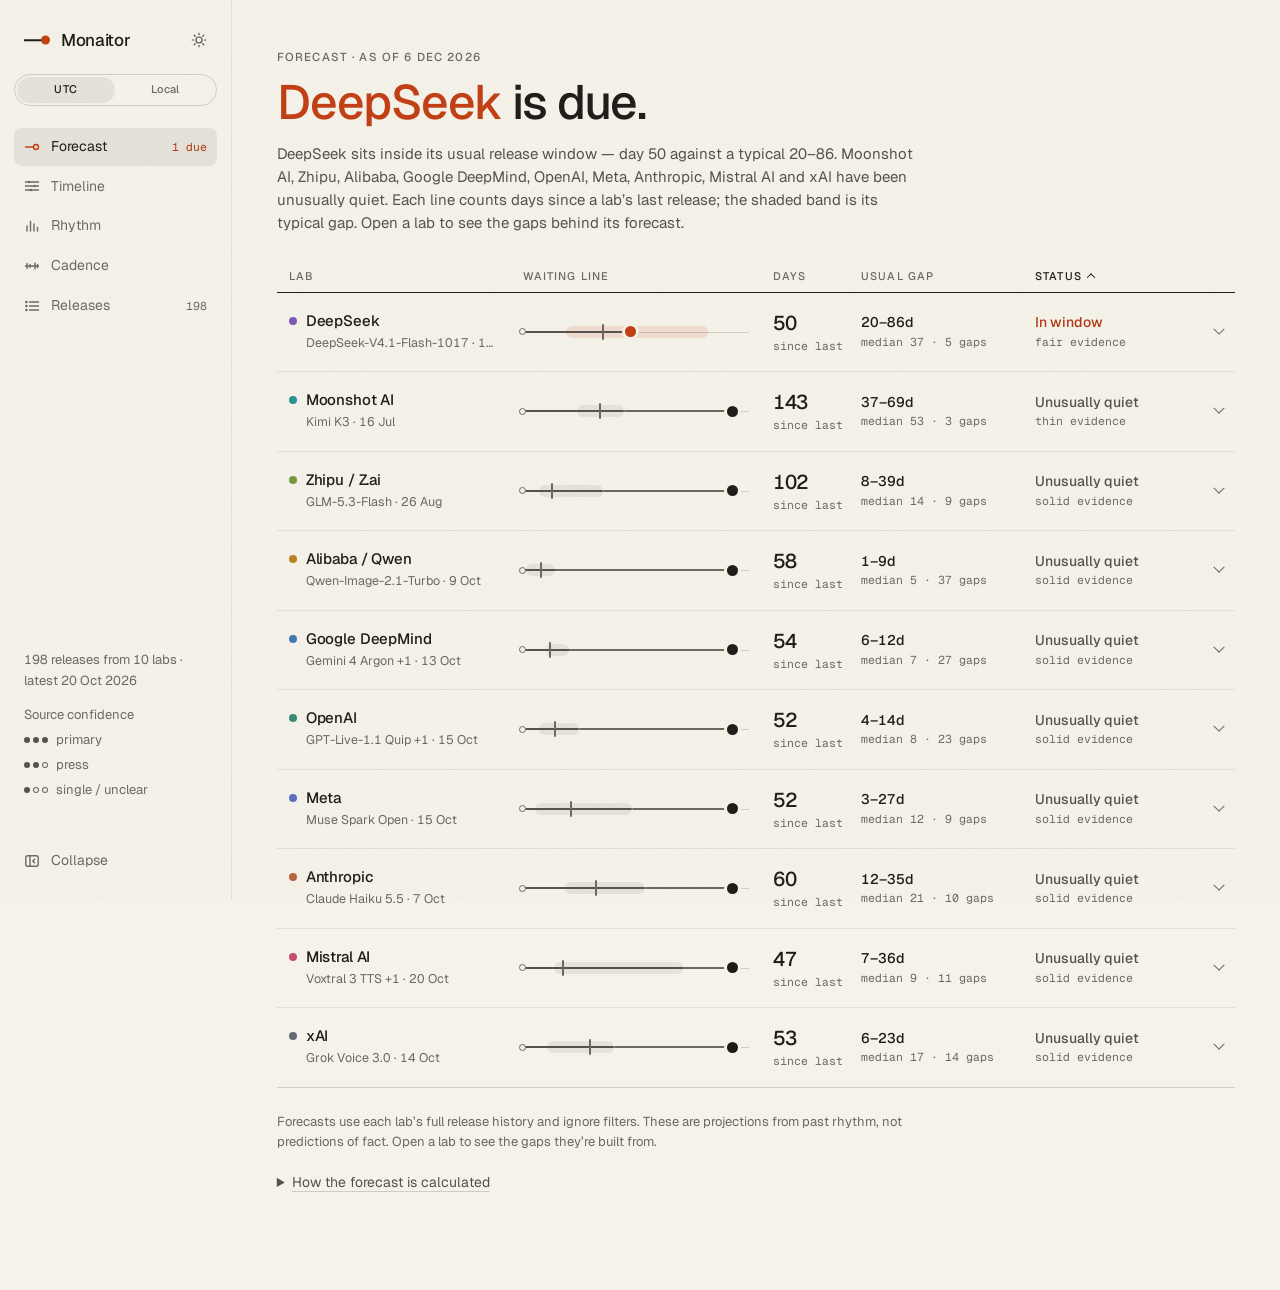
==== commit 56d837c9: "Time zone toggle: remove label, full-width, spring-animated pill" ====
--- a/dashboard/index.html
+++ b/dashboard/index.html
@@ -25,7 +25,7 @@
   <link rel="preconnect" href="https://fonts.googleapis.com">
   <link rel="preconnect" href="https://fonts.gstatic.com" crossorigin>
   <link href="https://fonts.googleapis.com/css2?family=Geist:wght@400;500;600&family=Geist+Mono:wght@400;500&display=swap" rel="stylesheet">
-  <link rel="stylesheet" href="./styles.css?v=4">
+  <link rel="stylesheet" href="./styles.css?v=5">
 </head>
 <body>
   <a class="skip" href="#main">Skip to content</a>
@@ -44,8 +44,8 @@
       </div>
 
       <div class="side-settings">
-        <span class="label side-settings-label">Time zone</span>
         <div id="tz-control" class="tz-control" role="group" aria-label="Time zone">
+          <span class="tz-thumb" aria-hidden="true"></span>
           <button type="button" data-tz="utc" aria-pressed="true" title="Show times in UTC">UTC</button>
           <button type="button" data-tz="local" aria-pressed="false" title="Show times in your local timezone">Local</button>
         </div>
@@ -185,6 +185,6 @@
     </div>
   </div>
 
-  <script type="module" src="./js/app.mjs?v=4"></script>
+  <script type="module" src="./js/app.mjs?v=5"></script>
 </body>
 </html>
--- a/dashboard/styles.css
+++ b/dashboard/styles.css
@@ -146,17 +146,19 @@
 .brand-mark b { position: absolute; right: 0; top: 50%; width: 9px; height: 9px; border-radius: 50%; background: var(--accent); transform: translateY(-50%); transition: transform 0.5s var(--ease); }
 .brand:hover .brand-mark b { transform: translate(-6px, -50%); }
 
-.side-settings { display: grid; gap: 8px; padding: 0 10px; margin-block: -12px -6px; }
-.side-settings-label { padding-left: 2px; }
-.tz-control { display: grid; grid-template-columns: 1fr 1fr; gap: 2px; padding: 2px; border: 1px solid var(--line-2); border-radius: 999px; }
+.side-settings { display: block; margin-block: -12px -6px; }
+.tz-control { position: relative; display: grid; grid-template-columns: 1fr 1fr; gap: 2px; padding: 2px; border: 1px solid var(--line-2); border-radius: 999px; }
+.tz-thumb {
+  position: absolute; left: 0; top: 2px; bottom: 2px; width: 0; border-radius: 999px;
+  background: var(--neutral-soft); pointer-events: none; will-change: transform;
+}
 .tz-control button {
-  border-radius: 999px; padding: 4px 6px;
+  position: relative; border-radius: 999px; padding: 5px 6px;
   font: 500 11px/1.45 var(--sans); letter-spacing: 0.02em; color: var(--ink-3);
-  transition: background-color 0.2s, color 0.2s;
+  transition: color 0.2s;
 }
 .tz-control button:hover { color: var(--ink); }
-:root[data-tz="utc"] .tz-control button[data-tz="utc"],
-:root[data-tz="local"] .tz-control button[data-tz="local"] { background: var(--neutral-soft); color: var(--ink); }
+.tz-control button[aria-pressed="true"] { color: var(--ink); }
 
 .nav { display: grid; gap: 2px; }
 .nav a {
@@ -651,7 +653,6 @@
   }
   .side-top { padding-left: 0; }
   .side-settings { position: absolute; top: 8px; right: calc(var(--gutter) + 44px); display: block; margin: 0; padding: 0; }
-  .side-settings-label { display: none; }
   .tz-control button { padding: 3px 7px; font-size: 10.5px; }
   .side-foot, .side-toggle { display: none; }
   .nav { display: flex; gap: 2px; overflow-x: auto; margin: 0 calc(-1 * var(--gutter)); padding: 4px var(--gutter) 8px; scrollbar-width: none; }
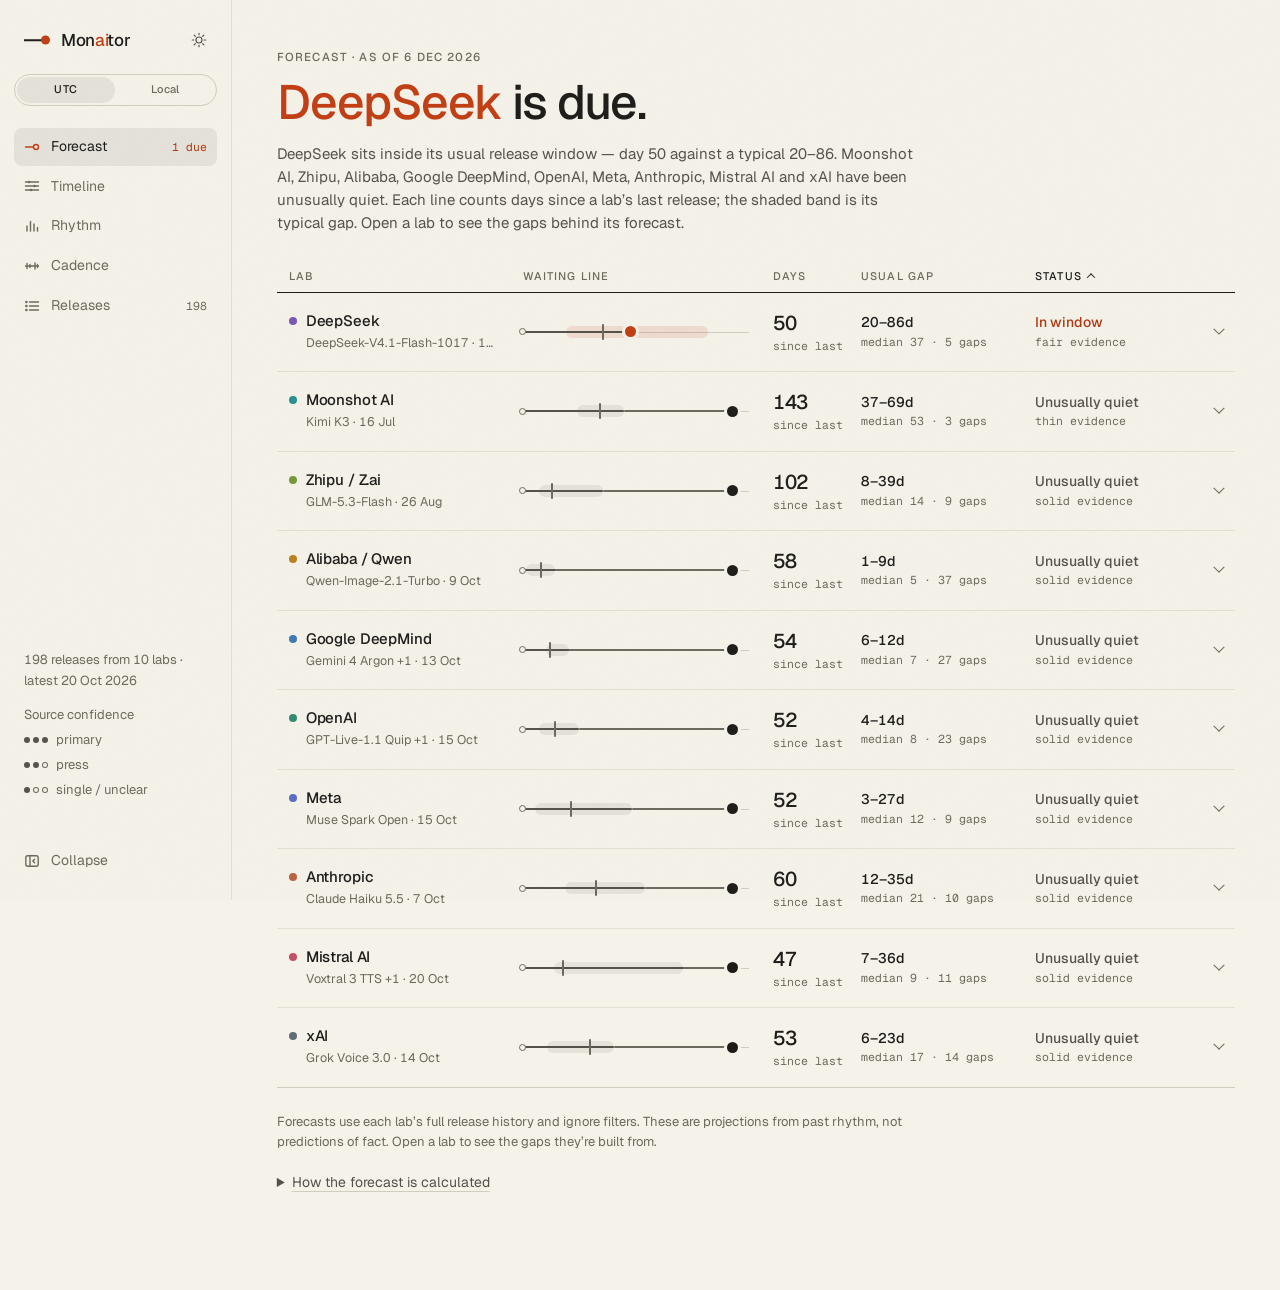
==== commit d83fb5aa: "Brand: accent 'ai' in wordmark, inverted on hover" ====
--- a/dashboard/index.html
+++ b/dashboard/index.html
@@ -25,7 +25,7 @@
   <link rel="preconnect" href="https://fonts.googleapis.com">
   <link rel="preconnect" href="https://fonts.gstatic.com" crossorigin>
   <link href="https://fonts.googleapis.com/css2?family=Geist:wght@400;500;600&family=Geist+Mono:wght@400;500&display=swap" rel="stylesheet">
-  <link rel="stylesheet" href="./styles.css?v=5">
+  <link rel="stylesheet" href="./styles.css?v=6">
 </head>
 <body>
   <a class="skip" href="#main">Skip to content</a>
@@ -35,7 +35,7 @@
       <div class="side-top">
         <a class="brand" href="#/forecast" aria-label="Monaitor, go to forecast">
           <span class="brand-mark" aria-hidden="true"><i></i><b></b></span>
-          <span class="brand-word">Monaitor</span>
+          <span class="brand-word">Mon<span class="brand-ai">ai</span>tor</span>
         </a>
         <button id="theme-toggle" class="icon-btn" type="button" aria-label="Switch theme" title="Switch theme">
           <svg class="i-sun" viewBox="0 0 24 24" width="18" height="18" fill="none" stroke="currentColor" stroke-width="1.6" stroke-linecap="round" aria-hidden="true"><circle cx="12" cy="12" r="4"/><path d="M12 3v2M12 19v2M3 12h2M19 12h2M5.6 5.6l1.4 1.4M17 17l1.4 1.4M5.6 18.4 7 17M17 7l1.4-1.4"/></svg>
--- a/dashboard/styles.css
+++ b/dashboard/styles.css
@@ -140,7 +140,10 @@
 }
 .side-top { display: flex; align-items: center; justify-content: space-between; padding-left: 10px; }
 .brand { display: inline-flex; align-items: center; gap: 11px; text-decoration: none; }
-.brand-word { font: 500 17px/1 var(--sans); letter-spacing: -0.02em; }
+.brand-word { font: 500 17px/1 var(--sans); letter-spacing: -0.02em; transition: color 0.3s var(--ease); }
+.brand-ai { color: var(--accent); transition: color 0.3s var(--ease); }
+.brand:hover .brand-word { color: var(--accent); }
+.brand:hover .brand-ai { color: var(--ink); }
 .brand-mark { position: relative; width: 26px; height: 12px; display: inline-block; }
 .brand-mark i { position: absolute; left: 0; right: 4px; top: 50%; height: 1.5px; background: var(--ink); transform: translateY(-50%); }
 .brand-mark b { position: absolute; right: 0; top: 50%; width: 9px; height: 9px; border-radius: 50%; background: var(--accent); transform: translateY(-50%); transition: transform 0.5s var(--ease); }
